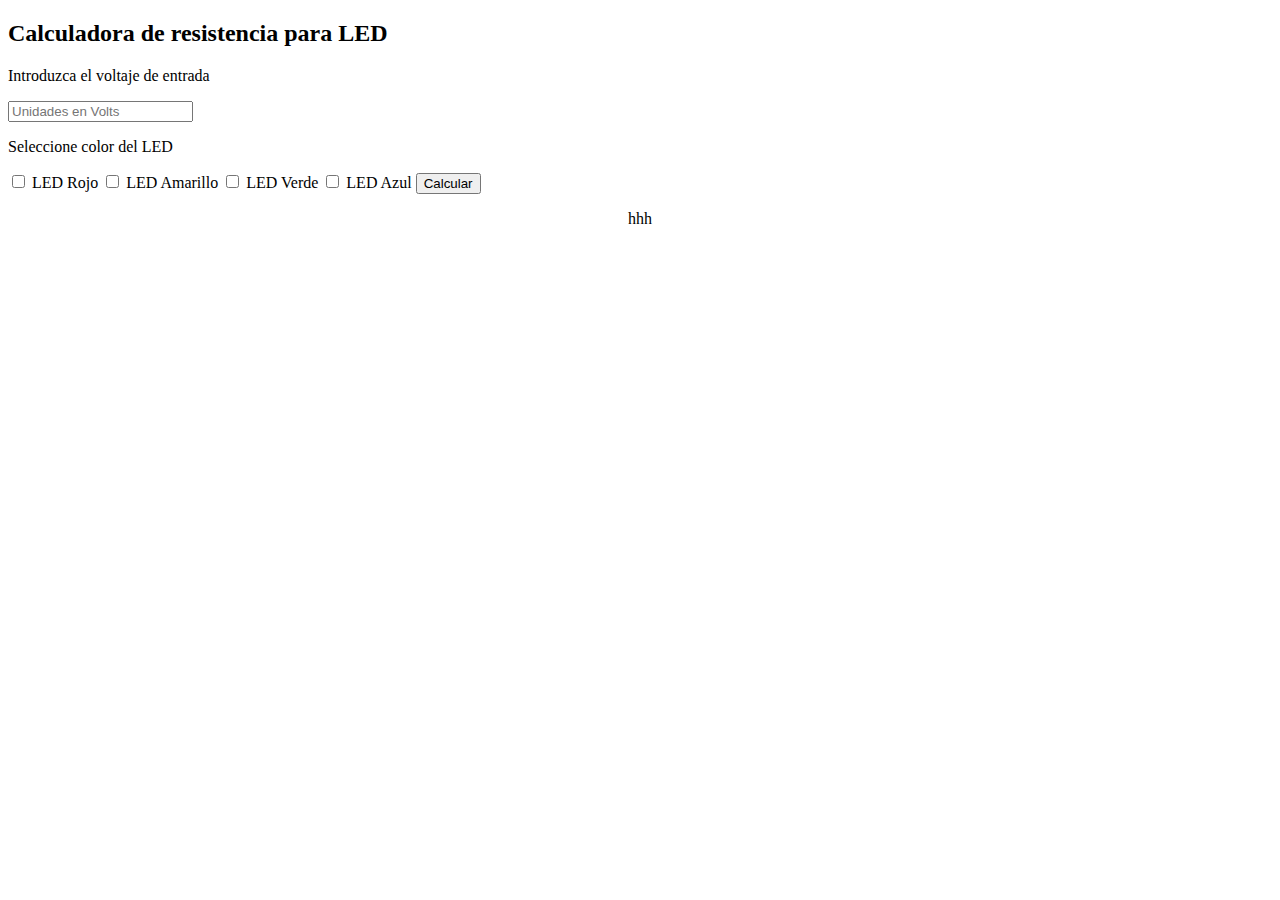
==== index.html @ 5b4f1072 "Initial setup for the project" ====
<!DOCTYPE html>
<html lang="es">
<head>
    <meta charset="UTF-8">
    <meta http-equiv="X-UA-Compatible" content="IE=edge">
    <meta name="viewport" content="width=device-width, initial-scale=1.0">
    <title>Tecnicos Toolbox</title>
    <link rel="stylesheet" href="styles.css">
</head>
<body>
    <main>
        <section>
            <h2>Calculadora de resistencia para LED</h2>
            <p>Introduzca el voltaje de entrada</p>
            <input type="number" name="" id="vIn" placeholder="Unidades en Volts">
            <p>Seleccione color del LED</p>
            <div>
                <input class="led" type="checkbox" name="Rojo" id="crojo">
                <label for="crojo">LED Rojo</label>
                <input class="led" type="checkbox" name="Amarillo" id="camarillo">
                <label for="camarillo">LED Amarillo</label>
                <input class="led" type="checkbox" name="Verde" id="cverde">
                <label for="cverde">LED Verde</label>
                <input class="led" type="checkbox" name="Azul" id="cazul">
                <label for="cazul">LED Azul</label>
                <input class="led" type="button" value="Calcular" id="btn_calc">
            </div>
            <p id="resistor">hhh</p>
        </section>
    </main>
    <script src="main.js"></script>
</body>
</html>
---- styles.css ----
#resistor {
    text-align: center;
}
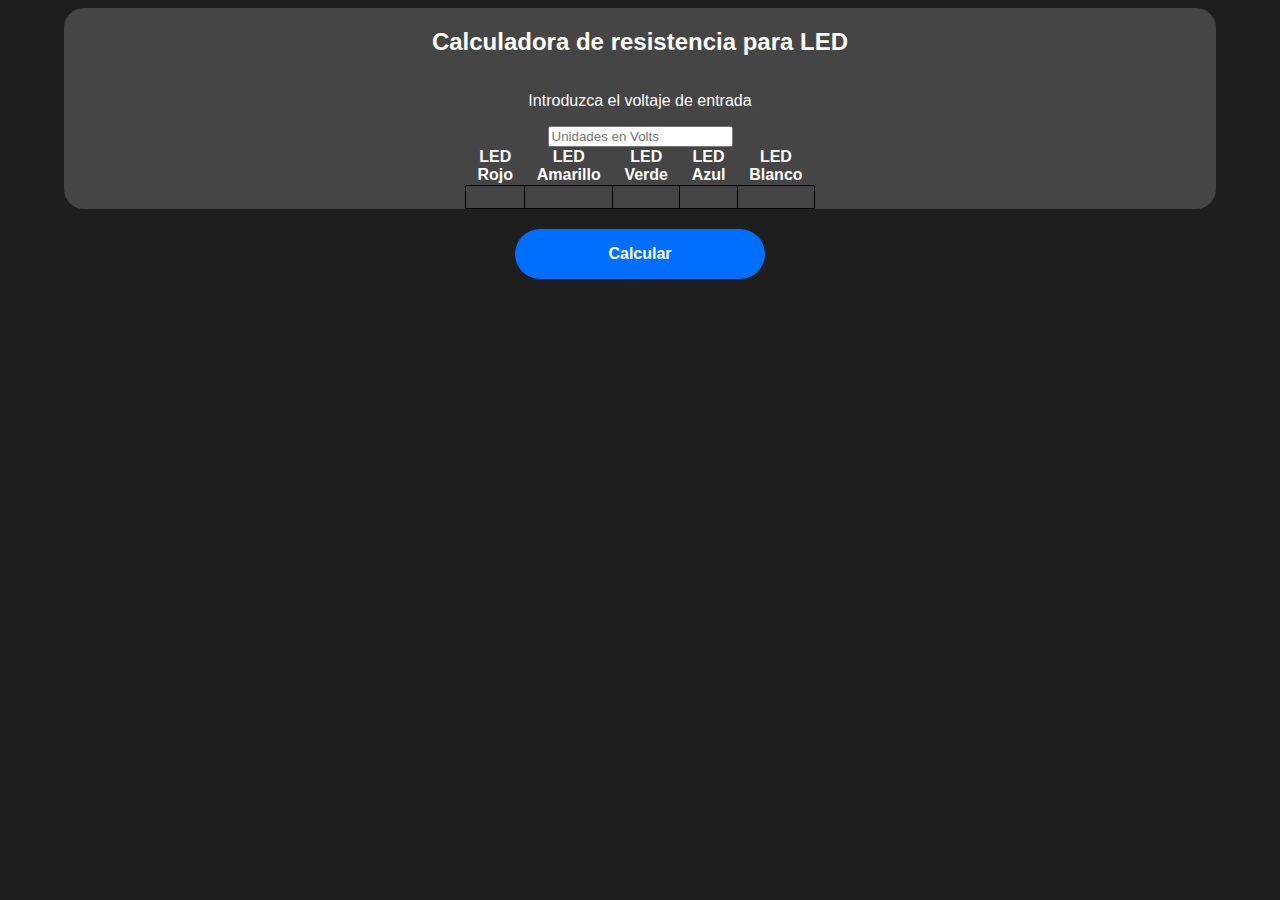
==== commit 4f7fd6a1: "Added Js logic & some structure" ====
--- a/index.html
+++ b/index.html
@@ -1,5 +1,6 @@
 <!DOCTYPE html>
 <html lang="es">
+
 <head>
     <meta charset="UTF-8">
     <meta http-equiv="X-UA-Compatible" content="IE=edge">
@@ -7,27 +8,40 @@
     <title>Tecnicos Toolbox</title>
     <link rel="stylesheet" href="styles.css">
 </head>
+
 <body>
     <main>
-        <section>
-            <h2>Calculadora de resistencia para LED</h2>
-            <p>Introduzca el voltaje de entrada</p>
-            <input type="number" name="" id="vIn" placeholder="Unidades en Volts">
-            <p>Seleccione color del LED</p>
-            <div>
-                <input class="led" type="checkbox" name="Rojo" id="crojo">
-                <label for="crojo">LED Rojo</label>
-                <input class="led" type="checkbox" name="Amarillo" id="camarillo">
-                <label for="camarillo">LED Amarillo</label>
-                <input class="led" type="checkbox" name="Verde" id="cverde">
-                <label for="cverde">LED Verde</label>
-                <input class="led" type="checkbox" name="Azul" id="cazul">
-                <label for="cazul">LED Azul</label>
-                <input class="led" type="button" value="Calcular" id="btn_calc">
+        <section class="led_resistor">
+            <div class="main_tool">
+                <h2>Calculadora de resistencia para LED</h2>
+                <p>Introduzca el voltaje de entrada</p>
+                <input type="number" name="" id="vIn" placeholder="Unidades en Volts">
+                <div class="table">
+                    <table>
+                        <tr>
+                            <th>LED Rojo</th>
+                            <th>LED Amarillo</th>
+                            <th>LED Verde</th>
+                            <th>LED Azul</th>
+                            <th>LED Blanco</th>
+                        </tr>
+                        <tr>
+                            <td></td>
+                            <td></td>
+                            <td></td>
+                            <td></td>
+                            <td></td>
+                        </tr>
+                    </table>
+                </div>
             </div>
-            <p id="resistor">hhh</p>
+            <input class="led" type="button" value="Calcular" id="btn_calc">
+        </section>
+        <section class="led_resistor__info">
+
         </section>
     </main>
     <script src="main.js"></script>
 </body>
+
 </html>--- a/styles.css
+++ b/styles.css
@@ -1,3 +1,69 @@
-#resistor {
+:root {
+    --primary-100:#0085ff;
+    --primary-200:#69b4ff;
+    --primary-300:#e0ffff;
+    --accent-100:#006fff;
+    --accent-200:#e1ffff;
+    --text-100:#FFFFFF;
+    --text-200:#9e9e9e;
+    --bg-100:#1E1E1E;
+    --bg-200:#2d2d2d;
+    --bg-300:#454545;
+}
+
+body {
+    background-color: var(--bg-100);
+    color: var(--text-100);
+    font-family: 'Segoe UI', Tahoma, Geneva, Verdana, sans-serif;
+}
+
+.led_resistor {
+    width: 90vw;
+    height: 45%;
+    margin: 0 auto;
     text-align: center;
+}
+
+.main_tool {
+    height: 100%;
+    display: flex;
+    flex-direction: column;
+    justify-content: space-evenly;
+    align-items: center;
+    background-color: var(--bg-300);
+    border-radius: 20px;
+    padding: 0 5px;
+}
+
+table {
+    width: 350px;
+    border-collapse: collapse;
+    text-align: center;
+    transition: all 0.5s ease;
+}
+
+td {
+    height: 20px;
+    border: 1px solid black;
+}
+
+#btn_calc {
+    width: 250px;
+    height: 50px;
+    border-radius: 25px;
+    margin-top: 20px;
+    border: none;
+    background-color: var(--accent-100);
+    color: var(--text-100);
+    font-size: 1rem;
+    font-weight: bold;
+}
+
+.led_resistor__info {
+    width: 90vw;
+    height: 45%;
+    margin: 0 auto;
+    text-align: center;
+    background-color: var(--bg-300);
+    border-radius: 20px;
 }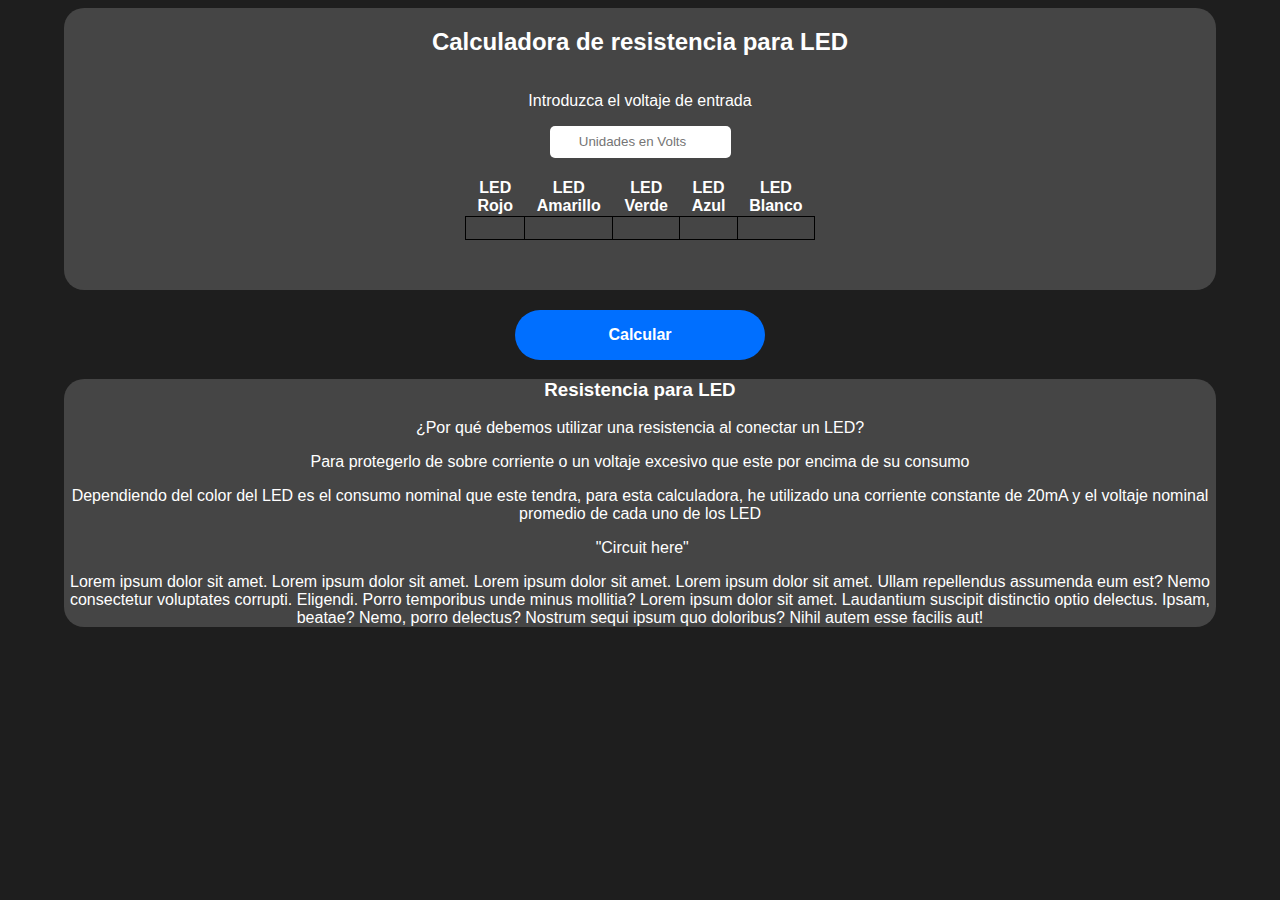
==== commit 5e0758a4: "Operating first tool" ====
--- a/index.html
+++ b/index.html
@@ -38,7 +38,34 @@
             <input class="led" type="button" value="Calcular" id="btn_calc">
         </section>
         <section class="led_resistor__info">
-
+            <div class="info_main_container">
+                <h3>Resistencia para LED</h3>
+                <p>¿Por qué debemos utilizar una resistencia al conectar un LED?</p>
+                <p>
+                    Para protegerlo de sobre corriente o un voltaje excesivo
+                    que este por encima de su consumo
+                </p>
+                <p>
+                    Dependiendo del color del LED es el consumo nominal que este tendra,
+                    para esta calculadora, he utilizado una corriente constante de 20mA
+                    y el voltaje nominal promedio de cada uno de los LED
+                </p>
+                <img src="#" alt=""> "Circuit here"
+                <p>
+                    Lorem ipsum dolor sit amet.
+                    Lorem ipsum dolor sit amet.
+                    Lorem ipsum dolor sit amet.
+                    Lorem ipsum dolor sit amet.
+                    Ullam repellendus assumenda eum est?
+                    Nemo consectetur voluptates corrupti. Eligendi.
+                    Porro temporibus unde minus mollitia?
+                    Lorem ipsum dolor sit amet.
+                    Laudantium suscipit distinctio optio delectus.
+                    Ipsam, beatae? Nemo, porro delectus?
+                    Nostrum sequi ipsum quo doloribus?
+                    Nihil autem esse facilis aut!
+                </p>
+            </div>
         </section>
     </main>
     <script src="main.js"></script>
--- a/styles.css
+++ b/styles.css
@@ -32,7 +32,16 @@
     align-items: center;
     background-color: var(--bg-300);
     border-radius: 20px;
-    padding: 0 5px;
+    padding: 0px 5px 50px 5px;
+}
+
+#vIn {
+    height: 30px;
+    border: none;
+    border-radius: 5px;
+    text-align: center;
+    margin-bottom: 20px;
+    background-color: var(--text-100);
 }
 
 table {
@@ -61,7 +70,7 @@
 
 .led_resistor__info {
     width: 90vw;
-    height: 45%;
+    height: auto;
     margin: 0 auto;
     text-align: center;
     background-color: var(--bg-300);
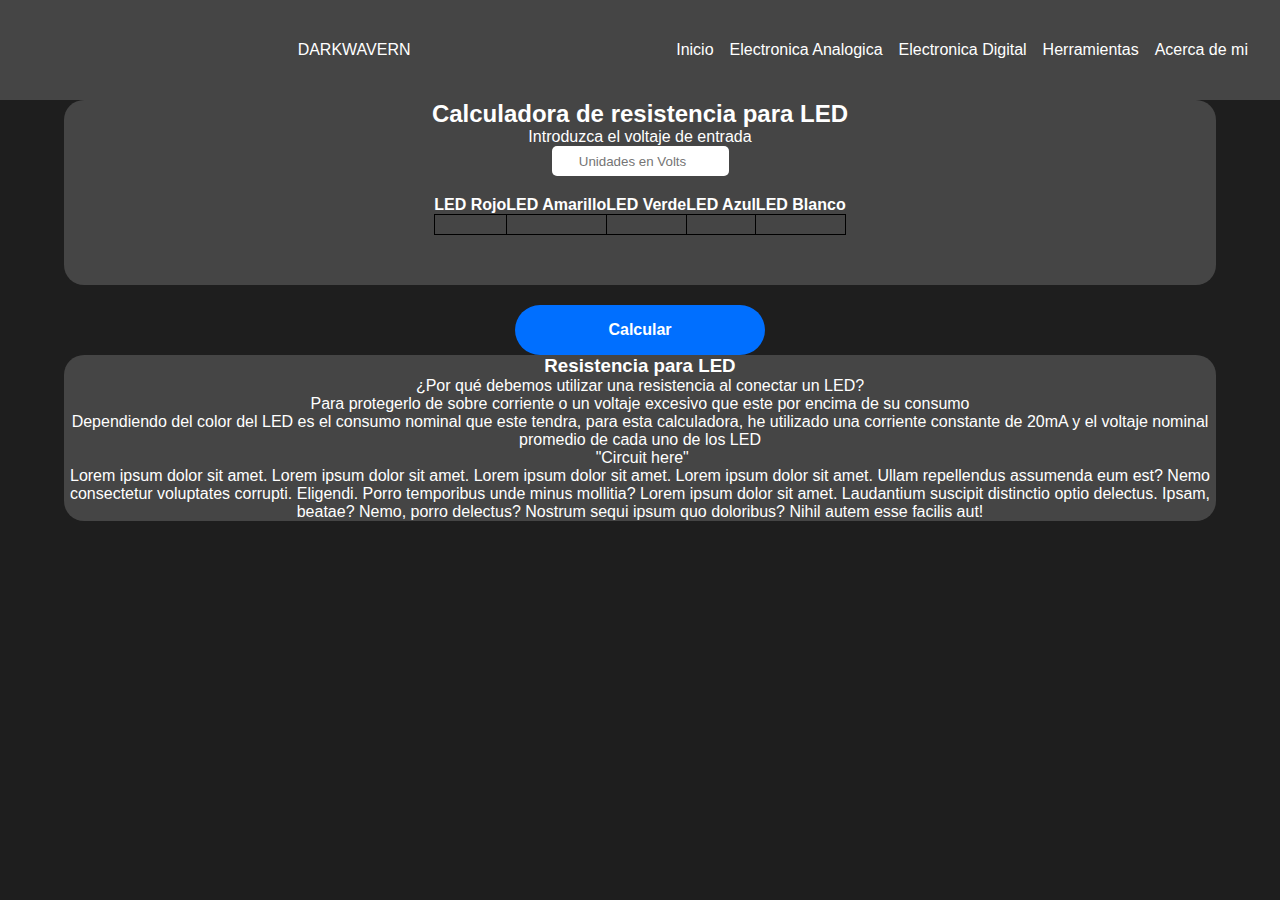
==== commit 90bf0293: "working on the header & nav menu" ====
--- a/index.html
+++ b/index.html
@@ -10,6 +10,28 @@
 </head>
 
 <body>
+    <header>
+        <img src="" alt="">DARKWAVERN
+        <button class="open_menu" id="open_nav">
+            <div></div>
+            <div></div>
+            <div></div>
+        </button>
+        <nav class="nav" id="nav">
+                <div></div>
+                <div></div>
+                <div></div>
+            </button>
+            <ul class="nav_list">
+                <li><a href="#">Inicio</a></li>
+                <li><a href="#">Electronica Analogica</a></li>
+                <li><a href="#">Electronica Digital</a></li>
+                <li><a href="#">Herramientas</a></li>
+                <li><a href="#">Acerca de mi</a></li>
+            </ul>
+        </nav>
+    </header>
+    
     <main>
         <section class="led_resistor">
             <div class="main_tool">
--- a/styles.css
+++ b/styles.css
@@ -11,10 +11,53 @@
     --bg-300:#454545;
 }
 
+* {
+    margin: 0;
+    padding: 0;
+    box-sizing: border-box;
+    font-family: sans-serif;
+}
+
 body {
     background-color: var(--bg-100);
     color: var(--text-100);
     font-family: 'Segoe UI', Tahoma, Geneva, Verdana, sans-serif;
+}
+
+header {
+    height: 100px;
+    display: flex;
+    align-items: center;
+    justify-content: space-between;
+    padding: 2rem;
+    background-color: var(--bg-300);
+}
+
+.nav_list {
+    list-style-type: none;
+    display: flex;
+    gap: 1rem;
+}
+
+.nav_list li a {
+    text-decoration: none;
+    color: var(--text-100);
+}
+
+.open_menu, .close_menu {
+    display: none;
+}
+
+.open_menu:hover div:first-child {
+    transform: rotate(45deg);
+}
+
+.open_menu:hover div:nth-child(2) {
+    opacity: 0;
+}
+
+.open_menu:hover div:nth-child(3) {
+    transform: rotate(-45deg);
 }
 
 .led_resistor {
@@ -45,7 +88,7 @@
 }
 
 table {
-    width: 350px;
+    width: auto;
     border-collapse: collapse;
     text-align: center;
     transition: all 0.5s ease;
@@ -75,4 +118,66 @@
     text-align: center;
     background-color: var(--bg-300);
     border-radius: 20px;
+}
+
+@media screen and (max-width: 800px) {
+    .open_menu, .close_menu {
+        display: block;
+    }
+
+    .open_menu, .close_menu {
+        display: flex;
+        flex-direction: column;
+        width: 3rem;
+        height: 3rem;
+        border: 0;
+        background: transparent;
+        gap: 0.65rem;
+    }
+    
+    .open_menu div {
+        background: var(--text-100);
+        height: 2px;
+        width: 100%;
+        border-radius: 5px;
+        transition: all 0.5s ;
+        transform-origin: left;
+    }
+
+    .close_menu div {
+        background: var(--text-100);
+        height: 2px;
+        width: 100%;
+        border-radius: 5px;
+        transition: all 0.5s ;
+        transform-origin: left;
+    }
+
+    nav {
+        transform: translateX(1000px);
+        /*visibility: hidden;*/
+        
+        display: flex;
+        flex-direction: column;
+        align-items: end;
+        gap: 1rem;
+        position: absolute;
+        top: 100px;
+        right: 0;
+        bottom: 0;
+        background-color: var(--bg-100);
+        padding: 2rem;
+
+        transition: all 0.5s ease-in-out;
+    }
+
+    .nav.visible {
+        transform: translateX(0);
+        /*visibility: visible;*/
+    }
+
+    .nav_list {
+        flex-direction: column;
+        align-items: end;
+    }
 }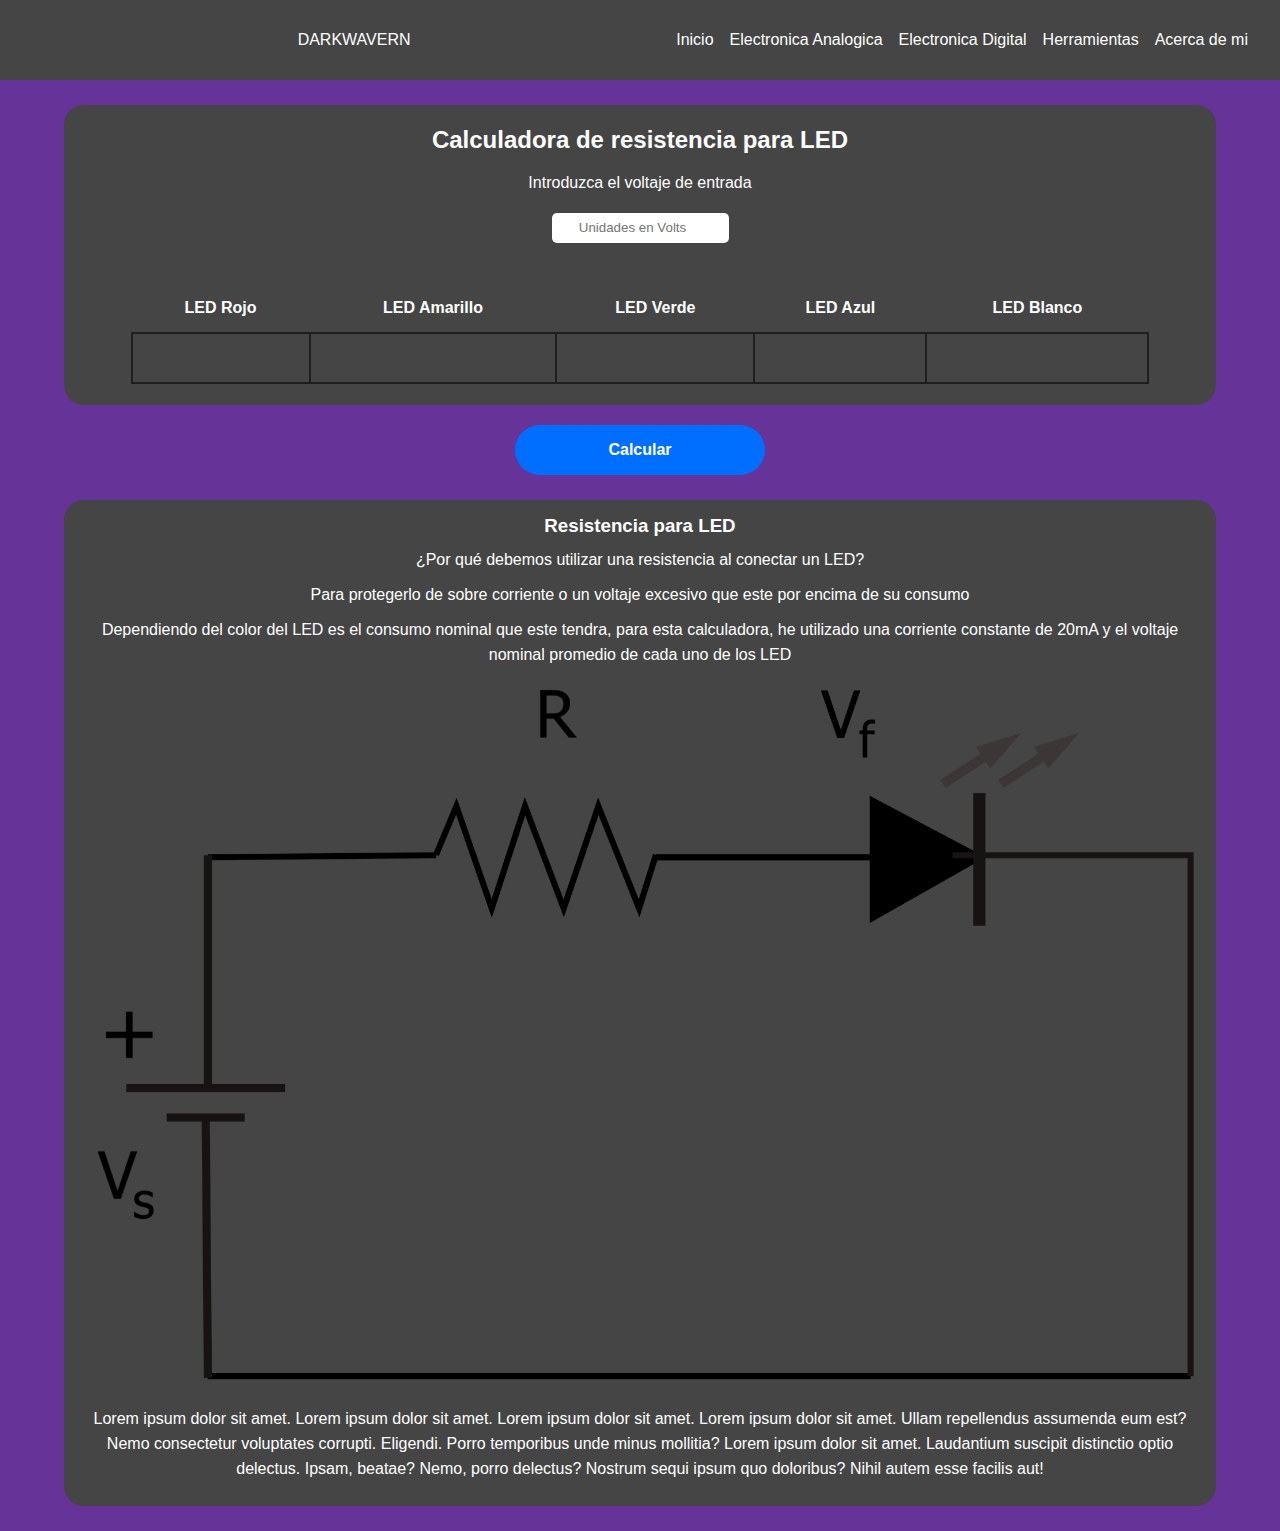
==== commit 97f445e5: "Working on desktop version & structure" ====
--- a/index.html
+++ b/index.html
@@ -72,7 +72,7 @@
                     para esta calculadora, he utilizado una corriente constante de 20mA
                     y el voltaje nominal promedio de cada uno de los LED
                 </p>
-                <img src="#" alt=""> "Circuit here"
+                <img src="assets/circuits/led-resistor.png" alt="">
                 <p>
                     Lorem ipsum dolor sit amet.
                     Lorem ipsum dolor sit amet.
--- a/styles.css
+++ b/styles.css
@@ -22,10 +22,11 @@
     background-color: var(--bg-100);
     color: var(--text-100);
     font-family: 'Segoe UI', Tahoma, Geneva, Verdana, sans-serif;
+    overflow-x: hidden;
 }
 
 header {
-    height: 100px;
+    height: 80px;
     display: flex;
     align-items: center;
     justify-content: space-between;
@@ -60,6 +61,16 @@
     transform: rotate(-45deg);
 }
 
+main {
+    display: flex;
+    flex-direction: column;
+    justify-content: space-evenly;
+    gap: 25px;
+    padding: 25px 0;
+    margin: 0 auto;
+    max-width: 1200px;
+}
+
 .led_resistor {
     width: 90vw;
     height: 45%;
@@ -68,14 +79,14 @@
 }
 
 .main_tool {
-    height: 100%;
+    height: 300px;
     display: flex;
     flex-direction: column;
     justify-content: space-evenly;
     align-items: center;
     background-color: var(--bg-300);
     border-radius: 20px;
-    padding: 0px 5px 50px 5px;
+    padding: 0 10px;
 }
 
 #vIn {
@@ -87,16 +98,24 @@
     background-color: var(--text-100);
 }
 
+.table {
+    width: 100%;
+}
+
 table {
-    width: auto;
+    width: 90%;
+    margin: 0 auto;
     border-collapse: collapse;
     text-align: center;
-    transition: all 0.5s ease;
+}
+
+tr {
+    height: 50px;
 }
 
 td {
-    height: 20px;
-    border: 1px solid black;
+    height: 30px;
+    border: 2px solid var(--bg-100);
 }
 
 #btn_calc {
@@ -118,6 +137,16 @@
     text-align: center;
     background-color: var(--bg-300);
     border-radius: 20px;
+    padding: 15px 10px;
+}
+
+.info_main_container p {
+    margin: 10px 0;
+    line-height: 25px;
+}
+
+.info_main_container img {
+    width: 100%;
 }
 
 @media screen and (max-width: 800px) {
@@ -154,8 +183,7 @@
     }
 
     nav {
-        transform: translateX(1000px);
-        /*visibility: hidden;*/
+        visibility: hidden;
         
         display: flex;
         flex-direction: column;
@@ -167,17 +195,32 @@
         bottom: 0;
         background-color: var(--bg-100);
         padding: 2rem;
-
-        transition: all 0.5s ease-in-out;
     }
 
     .nav.visible {
-        transform: translateX(0);
-        /*visibility: visible;*/
+        visibility: visible;
     }
 
     .nav_list {
         flex-direction: column;
         align-items: end;
     }
+}
+
+@media screen and (min-width: 1000px) {
+
+    .main_tool {
+        height: 300px;
+        display: flex;
+        flex-direction: column;
+        justify-content: space-evenly;
+        align-items: center;
+        background-color: var(--bg-300);
+        border-radius: 20px;
+        padding: 0 10px;
+    }
+
+    body {
+        background-color: rebeccapurple;
+    }
 }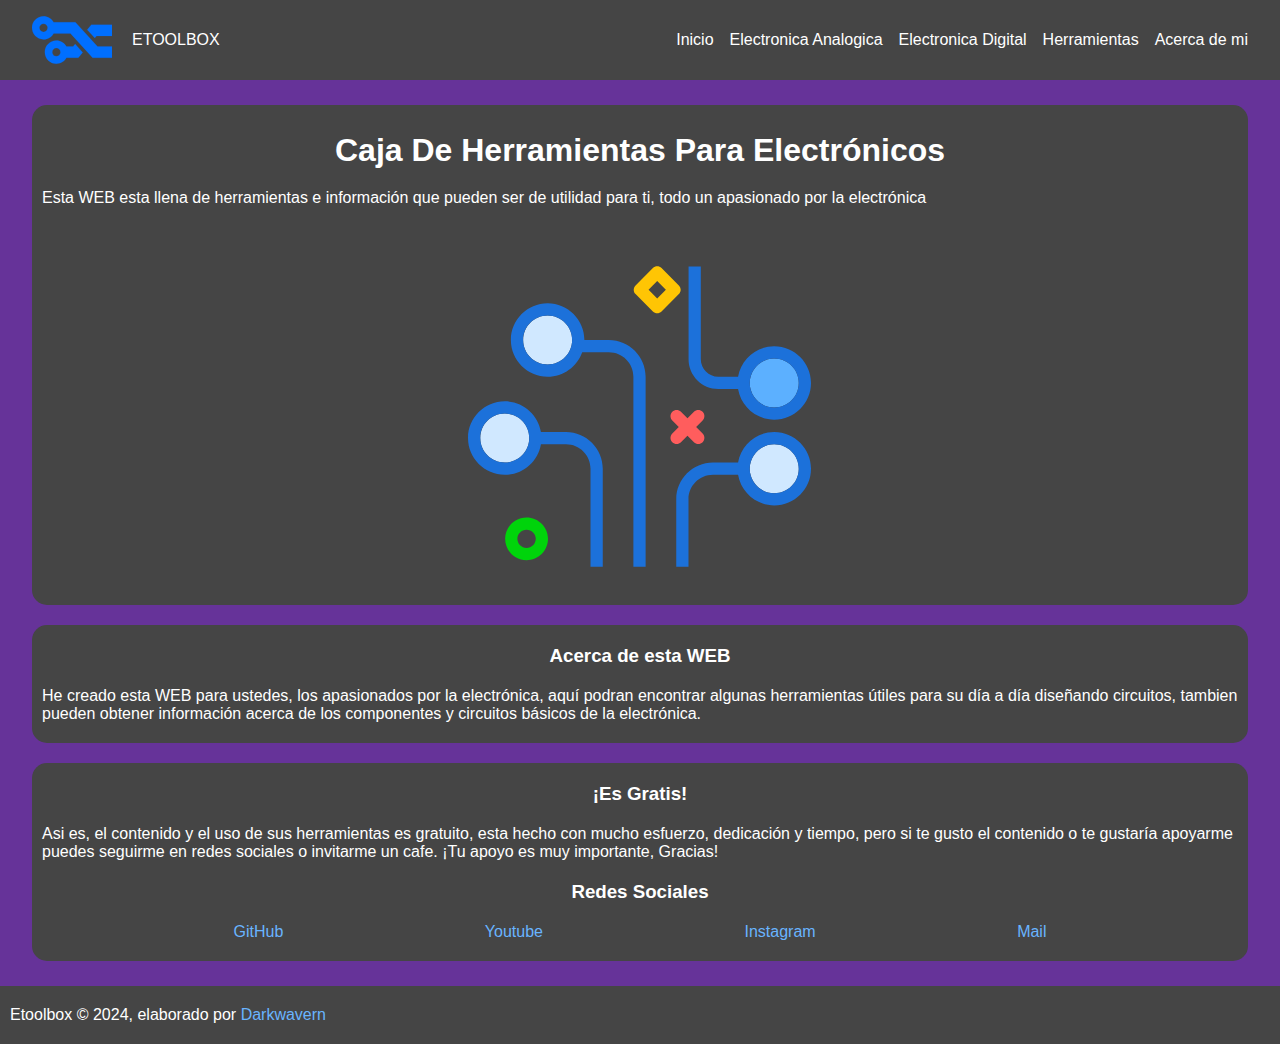
==== commit f5ce08b1: "Restructured & main page mobile done" ====
--- a/index.html
+++ b/index.html
@@ -1,17 +1,17 @@
 <!DOCTYPE html>
 <html lang="es">
-
 <head>
     <meta charset="UTF-8">
-    <meta http-equiv="X-UA-Compatible" content="IE=edge">
     <meta name="viewport" content="width=device-width, initial-scale=1.0">
-    <title>Tecnicos Toolbox</title>
-    <link rel="stylesheet" href="styles.css">
+    <title>Etoolbox</title>
+    <link rel="stylesheet" href="css/main.css">
 </head>
-
 <body>
     <header>
-        <img src="" alt="">DARKWAVERN
+        <div class="logo">
+            <img src="assets/logos/printed-circuit-connections-svgrepo-com-2.svg" alt="">
+            <p>ETOOLBOX</p>
+        </div>
         <button class="open_menu" id="open_nav">
             <div></div>
             <div></div>
@@ -23,74 +23,62 @@
                 <div></div>
             </button>
             <ul class="nav_list">
-                <li><a href="#">Inicio</a></li>
+                <li><a href="index.html">Inicio</a></li>
                 <li><a href="#">Electronica Analogica</a></li>
                 <li><a href="#">Electronica Digital</a></li>
-                <li><a href="#">Herramientas</a></li>
+                <li><a href="html/index.html">Herramientas</a></li>
                 <li><a href="#">Acerca de mi</a></li>
             </ul>
         </nav>
     </header>
+    <main>
+        <div class="main_wrapper">
+            <section class="hero_section">
+                <div class="hero_text">
+                    <h1>Caja De Herramientas Para Electrónicos</h1>
+                    <p>Esta WEB esta llena de herramientas e información que pueden ser de utilidad para ti, todo un apasionado por la electrónica</p>
+                </div>
+                <div class="hero_img">
+                    <img src="assets/logos/circuit-svgrepo-com.svg" alt="">
+                </div>
+            </section>
+            <section class="about_section">
+                <h3>
+                    Acerca de esta WEB
+                </h3>
+                <p>
+                    He creado esta WEB para ustedes, los apasionados por la electrónica,
+                    aquí podran encontrar algunas herramientas útiles para su día a día
+                    diseñando circuitos, tambien pueden obtener información acerca de los
+                    componentes y circuitos básicos de la electrónica.
+                </p>
+            </section>
+            <section class="support_section">
+                <h3>¡Es Gratis!</h3>
+                <p>
+                    Asi es, el contenido y el uso de sus herramientas es gratuito, esta hecho
+                    con mucho esfuerzo, dedicación y tiempo, pero si te gusto el contenido o
+                    te gustaría apoyarme puedes seguirme en redes sociales o invitarme un cafe.
+                    ¡Tu apoyo es muy importante, Gracias!
+                </p>
+                <div class="donation_container">
     
-    <main>
-        <section class="led_resistor">
-            <div class="main_tool">
-                <h2>Calculadora de resistencia para LED</h2>
-                <p>Introduzca el voltaje de entrada</p>
-                <input type="number" name="" id="vIn" placeholder="Unidades en Volts">
-                <div class="table">
-                    <table>
-                        <tr>
-                            <th>LED Rojo</th>
-                            <th>LED Amarillo</th>
-                            <th>LED Verde</th>
-                            <th>LED Azul</th>
-                            <th>LED Blanco</th>
-                        </tr>
-                        <tr>
-                            <td></td>
-                            <td></td>
-                            <td></td>
-                            <td></td>
-                            <td></td>
-                        </tr>
-                    </table>
                 </div>
-            </div>
-            <input class="led" type="button" value="Calcular" id="btn_calc">
-        </section>
-        <section class="led_resistor__info">
-            <div class="info_main_container">
-                <h3>Resistencia para LED</h3>
-                <p>¿Por qué debemos utilizar una resistencia al conectar un LED?</p>
-                <p>
-                    Para protegerlo de sobre corriente o un voltaje excesivo
-                    que este por encima de su consumo
-                </p>
-                <p>
-                    Dependiendo del color del LED es el consumo nominal que este tendra,
-                    para esta calculadora, he utilizado una corriente constante de 20mA
-                    y el voltaje nominal promedio de cada uno de los LED
-                </p>
-                <img src="assets/circuits/led-resistor.png" alt="">
-                <p>
-                    Lorem ipsum dolor sit amet.
-                    Lorem ipsum dolor sit amet.
-                    Lorem ipsum dolor sit amet.
-                    Lorem ipsum dolor sit amet.
-                    Ullam repellendus assumenda eum est?
-                    Nemo consectetur voluptates corrupti. Eligendi.
-                    Porro temporibus unde minus mollitia?
-                    Lorem ipsum dolor sit amet.
-                    Laudantium suscipit distinctio optio delectus.
-                    Ipsam, beatae? Nemo, porro delectus?
-                    Nostrum sequi ipsum quo doloribus?
-                    Nihil autem esse facilis aut!
-                </p>
-            </div>
-        </section>
+                <div class="social_container">
+                    <h3>Redes Sociales</h3>
+                    <div class="social_links">
+                        <a href="https://github.com/Darkwavern" target="_blank">GitHub</a>
+                        <a href="https://www.youtube.com/@darkwavern2097" target="_blank">Youtube</a>
+                        <a href="#" target="_blank">Instagram</a>
+                        <a href="#" target="_blank">Mail</a>
+                    </div>
+                </div>
+            </section>
+        </div>
     </main>
-    <script src="main.js"></script>
+    <footer>
+        <p>Etoolbox &copy; 2024, elaborado por <a href="https://github.com/Darkwavern" target="_blank">Darkwavern</a></p>
+    </footer>
+    <script src="js/main.js"></script>
 </body>
-
 </html>--- a/css/main.css
+++ b/css/main.css
@@ -0,0 +1,238 @@
+:root {
+    --primary-100:#0085ff;
+    --primary-200:#69b4ff;
+    --primary-300:#e0ffff;
+    --accent-100:#006fff;
+    --accent-200:#e1ffff;
+    --text-100:#FFFFFF;
+    --text-200:#9e9e9e;
+    --bg-100:#1E1E1E;
+    --bg-200:#2d2d2d;
+    --bg-300:#454545;
+}
+
+* {
+    margin: 0;
+    padding: 0;
+    box-sizing: border-box;
+    font-family: sans-serif;
+}
+
+body {
+    background-color: var(--bg-100);
+    color: var(--text-100);
+    font-family: 'Segoe UI', Tahoma, Geneva, Verdana, sans-serif;
+    overflow-x: hidden;
+}
+
+p {
+    padding: 20px 10px;
+    text-align: left;
+}
+
+a {
+    text-decoration: none;
+    color: var(--primary-200);
+}
+
+header {
+    height: 80px;
+    display: flex;
+    align-items: center;
+    justify-content: space-between;
+    padding: 2rem;
+    background-color: var(--bg-300);
+}
+
+header img {
+    height: 80px;
+}
+
+.logo {
+    display: flex;
+    align-items: center;
+    gap: 10px;
+}
+
+.nav_list {
+    list-style-type: none;
+    display: flex;
+    gap: 1rem;
+}
+
+.nav_list li a {
+    text-decoration: none;
+    color: var(--text-100);
+}
+
+.open_menu, .close_menu {
+    display: none;
+}
+
+.open_menu:hover div:first-child {
+    transform: rotate(45deg);
+}
+
+.open_menu:hover div:nth-child(2) {
+    opacity: 0;
+}
+
+.open_menu:hover div:nth-child(3) {
+    transform: rotate(-45deg);
+}
+
+.main_wrapper {
+    width: 95%;
+    margin: 25px auto;
+    display: flex;
+    flex-direction: column;
+    justify-content: space-evenly;
+    border-radius: 15px;
+    gap: 20px;
+    text-align: center;
+}
+
+.hero_section {
+    width: 100%;
+    height: 500px;
+    display: flex;
+    flex-direction: column;
+    justify-content: space-evenly;
+    background-color: var(--bg-300);
+    border-radius: 15px;
+    padding-top: 10px;
+}
+
+.hero_img {
+    width: 90%;
+    height: 70%;
+    margin: 0 auto;
+}
+
+.hero_section img {
+    width: 100%;
+    height: 100%;
+    object-fit: contain;
+}
+
+.about_section {
+    width: 100%;
+    height: auto;
+    background-color: var(--bg-300);
+    border-radius: 15px;
+}
+
+.about_section h3 {
+    margin-top: 20px;
+}
+
+.support_section {
+    width: 100%;
+    height: auto;
+    background-color: var(--bg-300);
+    border-radius: 15px;
+}
+
+.support_section h3 {
+    margin-top: 20px;
+}
+
+.social_container {
+    margin-bottom: 20px;
+}
+
+.social_container h3 {
+    margin: 0 0 20px 0;
+}
+
+.social_links {
+    width: 100%;
+    display: flex;
+    justify-content: space-evenly;
+}
+
+footer {
+    width: 100%;
+    background-color: var(--bg-300);
+    text-align: center;
+}
+
+footer p {
+    color: var(--text-100);
+}
+
+@media screen and (max-width: 800px) {
+    .open_menu, .close_menu {
+        display: block;
+    }
+
+    .open_menu, .close_menu {
+        display: flex;
+        flex-direction: column;
+        width: 3rem;
+        height: 3rem;
+        border: 0;
+        background: transparent;
+        gap: 0.65rem;
+    }
+    
+    .open_menu div {
+        background: var(--text-100);
+        height: 2px;
+        width: 100%;
+        border-radius: 5px;
+        transition: all 0.5s ;
+        transform-origin: left;
+    }
+
+    .close_menu div {
+        background: var(--text-100);
+        height: 2px;
+        width: 100%;
+        border-radius: 5px;
+        transition: all 0.5s ;
+        transform-origin: left;
+    }
+
+    nav {
+        visibility: hidden;
+        
+        display: flex;
+        flex-direction: column;
+        align-items: end;
+        gap: 1rem;
+        position: absolute;
+        top: 100px;
+        right: 0;
+        bottom: 0;
+        background-color: var(--bg-100);
+        padding: 2rem;
+    }
+
+    .nav.visible {
+        visibility: visible;
+    }
+
+    .nav_list {
+        flex-direction: column;
+        align-items: end;
+    }
+}
+
+@media screen and (min-width: 1000px) {
+
+    .main_tool {
+        height: 300px;
+        display: flex;
+        flex-direction: column;
+        justify-content: space-evenly;
+        align-items: center;
+        background-color: var(--bg-300);
+        border-radius: 20px;
+        padding: 0 10px;
+    }
+
+    body {
+        background-color: rebeccapurple;
+    }
+}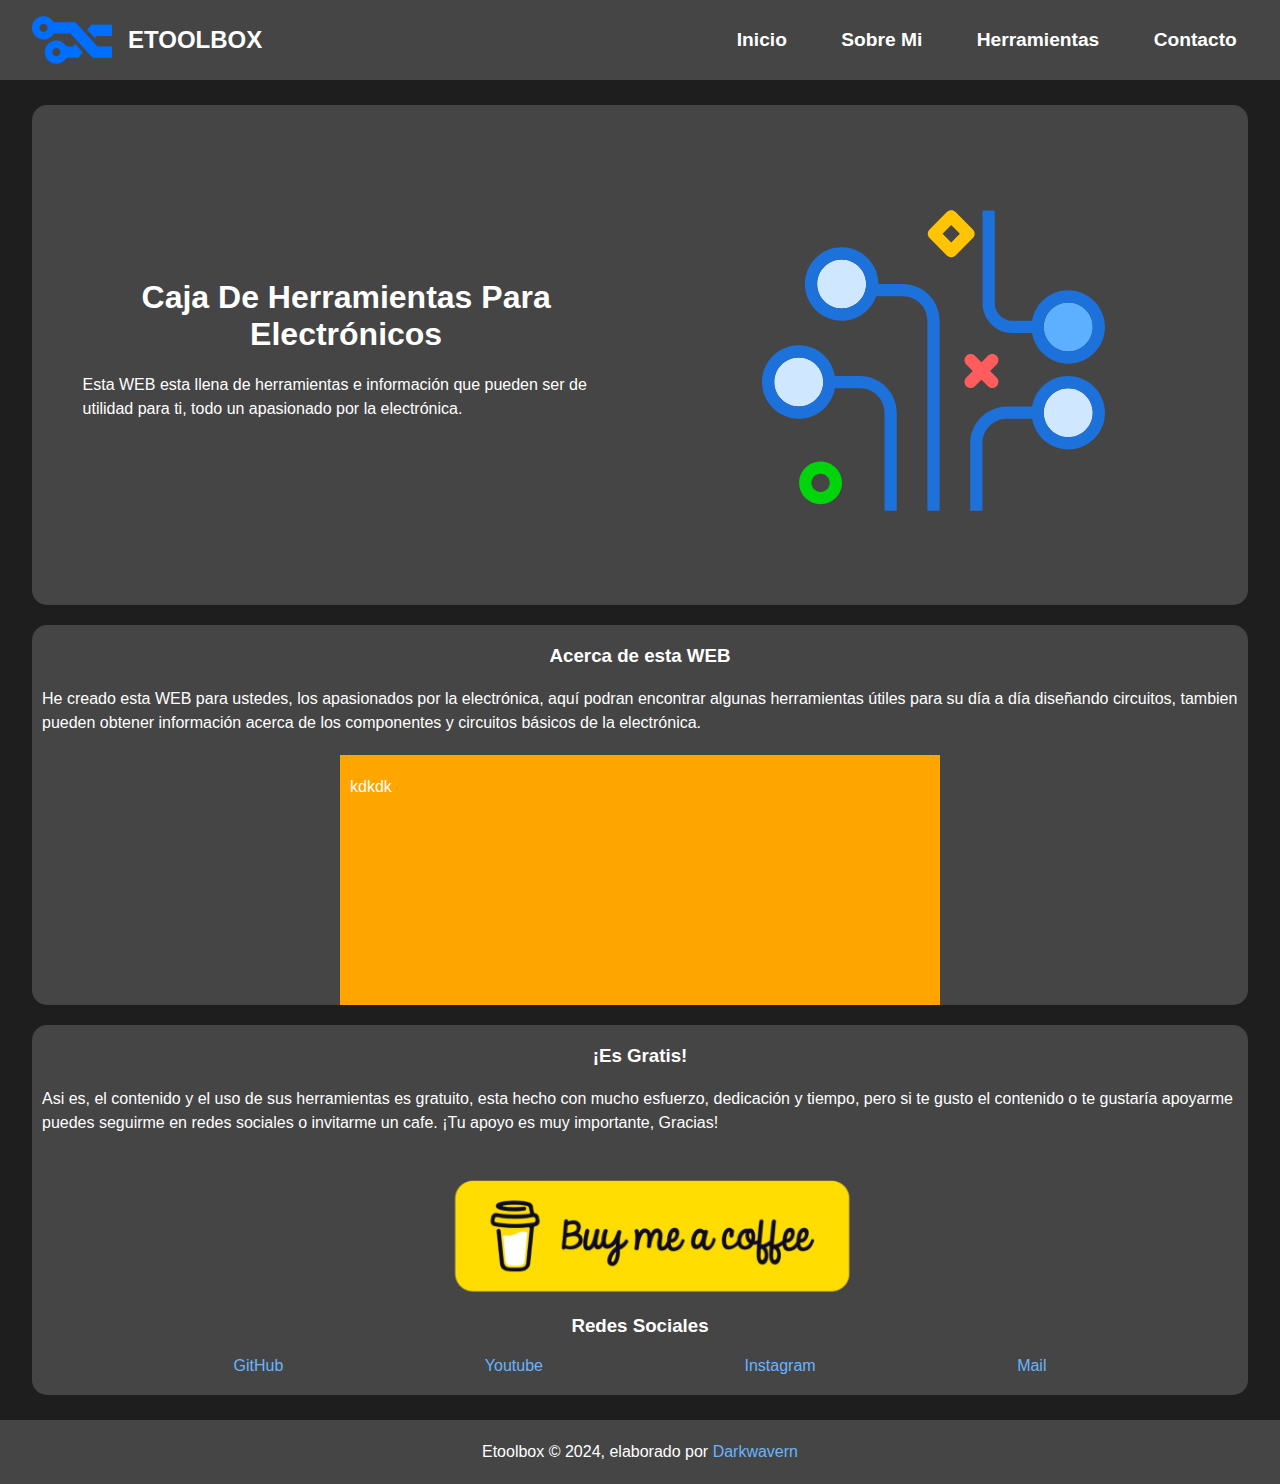
==== commit 4093ea23: "Renewed navbar, navigation responsive" ====
--- a/index.html
+++ b/index.html
@@ -8,26 +8,31 @@
 </head>
 <body>
     <header>
-        <div class="logo">
-            <img src="assets/logos/printed-circuit-connections-svgrepo-com-2.svg" alt="">
-            <p>ETOOLBOX</p>
-        </div>
-        <button class="open_menu" id="open_nav">
-            <div></div>
-            <div></div>
-            <div></div>
-        </button>
-        <nav class="nav" id="nav">
-                <div></div>
-                <div></div>
-                <div></div>
-            </button>
-            <ul class="nav_list">
-                <li><a href="index.html">Inicio</a></li>
-                <li><a href="#">Electronica Analogica</a></li>
-                <li><a href="#">Electronica Digital</a></li>
-                <li><a href="html/index.html">Herramientas</a></li>
-                <li><a href="#">Acerca de mi</a></li>
+        <nav>
+            <div class="logo">
+                <img src="assets/logos/printed-circuit-connections-svgrepo-com-2.svg" alt="">
+                <h2>ETOOLBOX</h2>
+            </div>
+
+            <label class="label_burger" for="burger_menu">
+                <svg xmlns="http://www.w3.org/2000/svg" width="35" height="35" fill="currentColor" class="list_icon" viewBox="0 0 16 16">
+                    <path fill-rule="evenodd" d="M2.5 12a.5.5 0 0 1 .5-.5h10a.5.5 0 0 1 0 1H3a.5.5 0 0 1-.5-.5m0-4a.5.5 0 0 1 .5-.5h10a.5.5 0 0 1 0 1H3a.5.5 0 0 1-.5-.5m0-4a.5.5 0 0 1 .5-.5h10a.5.5 0 0 1 0 1H3a.5.5 0 0 1-.5-.5"/>
+                </svg>
+            </label>
+            <input class="burger_menu" type="checkbox" id="burger_menu">
+            <ul class="ul_links">
+                <li class="li_links">
+                    <a class="link" href="index.html">Inicio</a>
+                </li>
+                <li class="li_links">
+                    <a class="link" href="#">Sobre Mi</a>
+                </li>
+                <li class="li_links">
+                    <a class="link" href="html/resistencia_led.html">Herramientas</a>
+                </li>
+                <li class="li_links">
+                    <a class="link" href="#">Contacto</a>
+                </li>
             </ul>
         </nav>
     </header>
@@ -36,7 +41,7 @@
             <section class="hero_section">
                 <div class="hero_text">
                     <h1>Caja De Herramientas Para Electrónicos</h1>
-                    <p>Esta WEB esta llena de herramientas e información que pueden ser de utilidad para ti, todo un apasionado por la electrónica</p>
+                    <p>Esta WEB esta llena de herramientas e información que pueden ser de utilidad para ti, todo un apasionado por la electrónica.</p>
                 </div>
                 <div class="hero_img">
                     <img src="assets/logos/circuit-svgrepo-com.svg" alt="">
@@ -52,6 +57,26 @@
                     diseñando circuitos, tambien pueden obtener información acerca de los
                     componentes y circuitos básicos de la electrónica.
                 </p>
+                <div class="slider">
+                    <div class="toole">
+                        <p>kdkdk</p>
+                    </div>
+                    <div class="toole">
+                        <p>aaaaa</p>
+                    </div>
+                    <div class="toole">
+                        <p>aaaaa</p>
+                    </div>
+                    <div class="toole">
+                        <p>aaaaa</p>
+                    </div>
+                    <div class="toole">
+                        <p>aaaaa</p>
+                    </div>
+                    <div class="toole">
+                        <p>aaaaa</p>
+                    </div>
+                </div>
             </section>
             <section class="support_section">
                 <h3>¡Es Gratis!</h3>
@@ -62,7 +87,7 @@
                     ¡Tu apoyo es muy importante, Gracias!
                 </p>
                 <div class="donation_container">
-    
+                    <img src="assets/general/buymeacoffe.png" alt="">
                 </div>
                 <div class="social_container">
                     <h3>Redes Sociales</h3>
--- a/css/main.css
+++ b/css/main.css
@@ -21,13 +21,14 @@
 body {
     background-color: var(--bg-100);
     color: var(--text-100);
-    font-family: 'Segoe UI', Tahoma, Geneva, Verdana, sans-serif;
     overflow-x: hidden;
+    font-family: system-ui, -apple-system, BlinkMacSystemFont, 'Segoe UI', Roboto, Oxygen, Ubuntu, Cantarell, 'Open Sans', 'Helvetica Neue', sans-serif;
 }
 
 p {
     padding: 20px 10px;
     text-align: left;
+    line-height: 1.5rem;
 }
 
 a {
@@ -35,50 +36,70 @@
     color: var(--primary-200);
 }
 
+ol, ul {
+    list-style: none;
+}
+
 header {
     height: 80px;
-    display: flex;
+    background-color: var(--bg-300);
+}
+
+nav {
+    height: 100%;
+    display: flex;
+    justify-content: space-between;
     align-items: center;
-    justify-content: space-between;
-    padding: 2rem;
-    background-color: var(--bg-300);
-}
-
-header img {
+    flex-wrap: wrap;
+    position: relative;
+    padding: 0 2rem;
+}
+
+.logo {
+    width: auto;
+    height: 100%;
+    display: flex;
+    align-items: center;
+    gap: 1rem;
+}
+
+.logo img {
+    width: 80px;
     height: 80px;
 }
 
-.logo {
-    display: flex;
+.list_icon {
+    cursor: pointer;
+}
+
+.burger_menu {
+    display: none;
+}
+
+.burger_menu:checked + .ul_links {
+    height: calc(100vh - 80px);
+}
+
+.ul_links {
+    width: 100%;
+    background-color: var(--bg-200);
+    position: absolute;
+    top: 80px;
+    left: 0;
+    height: 0;
+    overflow: hidden;
+    display: flex;
+    flex-direction: column;
+    justify-content: center;
     align-items: center;
-    gap: 10px;
-}
-
-.nav_list {
-    list-style-type: none;
-    display: flex;
-    gap: 1rem;
-}
-
-.nav_list li a {
-    text-decoration: none;
+    gap: 3rem;
+    transition: all 0.3s;
+}
+
+.link {
+    font-size: 3rem;
     color: var(--text-100);
-}
-
-.open_menu, .close_menu {
-    display: none;
-}
-
-.open_menu:hover div:first-child {
-    transform: rotate(45deg);
-}
-
-.open_menu:hover div:nth-child(2) {
-    opacity: 0;
-}
-
-.open_menu:hover div:nth-child(3) {
-    transform: rotate(-45deg);
+    font-weight: bold;
 }
 
 .main_wrapper {
@@ -126,6 +147,25 @@
     margin-top: 20px;
 }
 
+.slider {
+    height: 250px;
+    width: min(90%, 600px);
+    margin: 0 auto;
+    display: flex;
+    overflow: scroll;
+    aspect-ratio: 16/9;
+    scroll-snap-type: x mandatory;
+    position: relative;
+}
+
+.toole {
+    min-width: 100%;
+    scroll-snap-align: center;
+    position: sticky;
+    left: 0;
+    background-color: orange;
+}
+
 .support_section {
     width: 100%;
     height: auto;
@@ -137,6 +177,18 @@
     margin-top: 20px;
 }
 
+.donation_container {
+    height: 150px;
+    width: 95%;
+    margin: 0 auto 10px auto;
+}
+
+.donation_container img {
+    height: 100%;
+    width: 100%;
+    object-fit: contain;
+}
+
 .social_container {
     margin-bottom: 20px;
 }
@@ -154,85 +206,49 @@
 footer {
     width: 100%;
     background-color: var(--bg-300);
-    text-align: center;
 }
 
 footer p {
     color: var(--text-100);
-}
-
-@media screen and (max-width: 800px) {
-    .open_menu, .close_menu {
-        display: block;
-    }
-
-    .open_menu, .close_menu {
-        display: flex;
-        flex-direction: column;
-        width: 3rem;
-        height: 3rem;
-        border: 0;
-        background: transparent;
-        gap: 0.65rem;
-    }
-    
-    .open_menu div {
-        background: var(--text-100);
-        height: 2px;
-        width: 100%;
-        border-radius: 5px;
-        transition: all 0.5s ;
-        transform-origin: left;
-    }
-
-    .close_menu div {
-        background: var(--text-100);
-        height: 2px;
-        width: 100%;
-        border-radius: 5px;
-        transition: all 0.5s ;
-        transform-origin: left;
-    }
-
-    nav {
-        visibility: hidden;
-        
-        display: flex;
-        flex-direction: column;
-        align-items: end;
-        gap: 1rem;
-        position: absolute;
-        top: 100px;
-        right: 0;
-        bottom: 0;
-        background-color: var(--bg-100);
-        padding: 2rem;
-    }
-
-    .nav.visible {
-        visibility: visible;
-    }
-
-    .nav_list {
-        flex-direction: column;
-        align-items: end;
-    }
+    text-align: center;
 }
 
 @media screen and (min-width: 1000px) {
 
-    .main_tool {
-        height: 300px;
-        display: flex;
-        flex-direction: column;
-        justify-content: space-evenly;
+    .label_burger {
+        display: none;
+    }
+
+    .ul_links {
+        position: static;
+        width: auto;
+        height: auto;
+        flex-direction: row;
+        gap: 2rem;
+        background-color: var(--bg-300);
+    }
+
+    .link {
+        font-size: 1.2rem;
+        transition: all 0.3s;
+        padding: 0.2rem 0.7rem;
+    }
+
+    .link:hover {
+        color: var(--primary-200);
+    }
+
+    .hero_section {
+        flex-direction: row;
         align-items: center;
-        background-color: var(--bg-300);
-        border-radius: 20px;
-        padding: 0 10px;
-    }
-
-    body {
-        background-color: rebeccapurple;
+    }
+
+    .hero_text {
+        width: 45%;
+    }
+
+    .hero_img {
+        width: 45%;
+        margin: 0;
     }
 }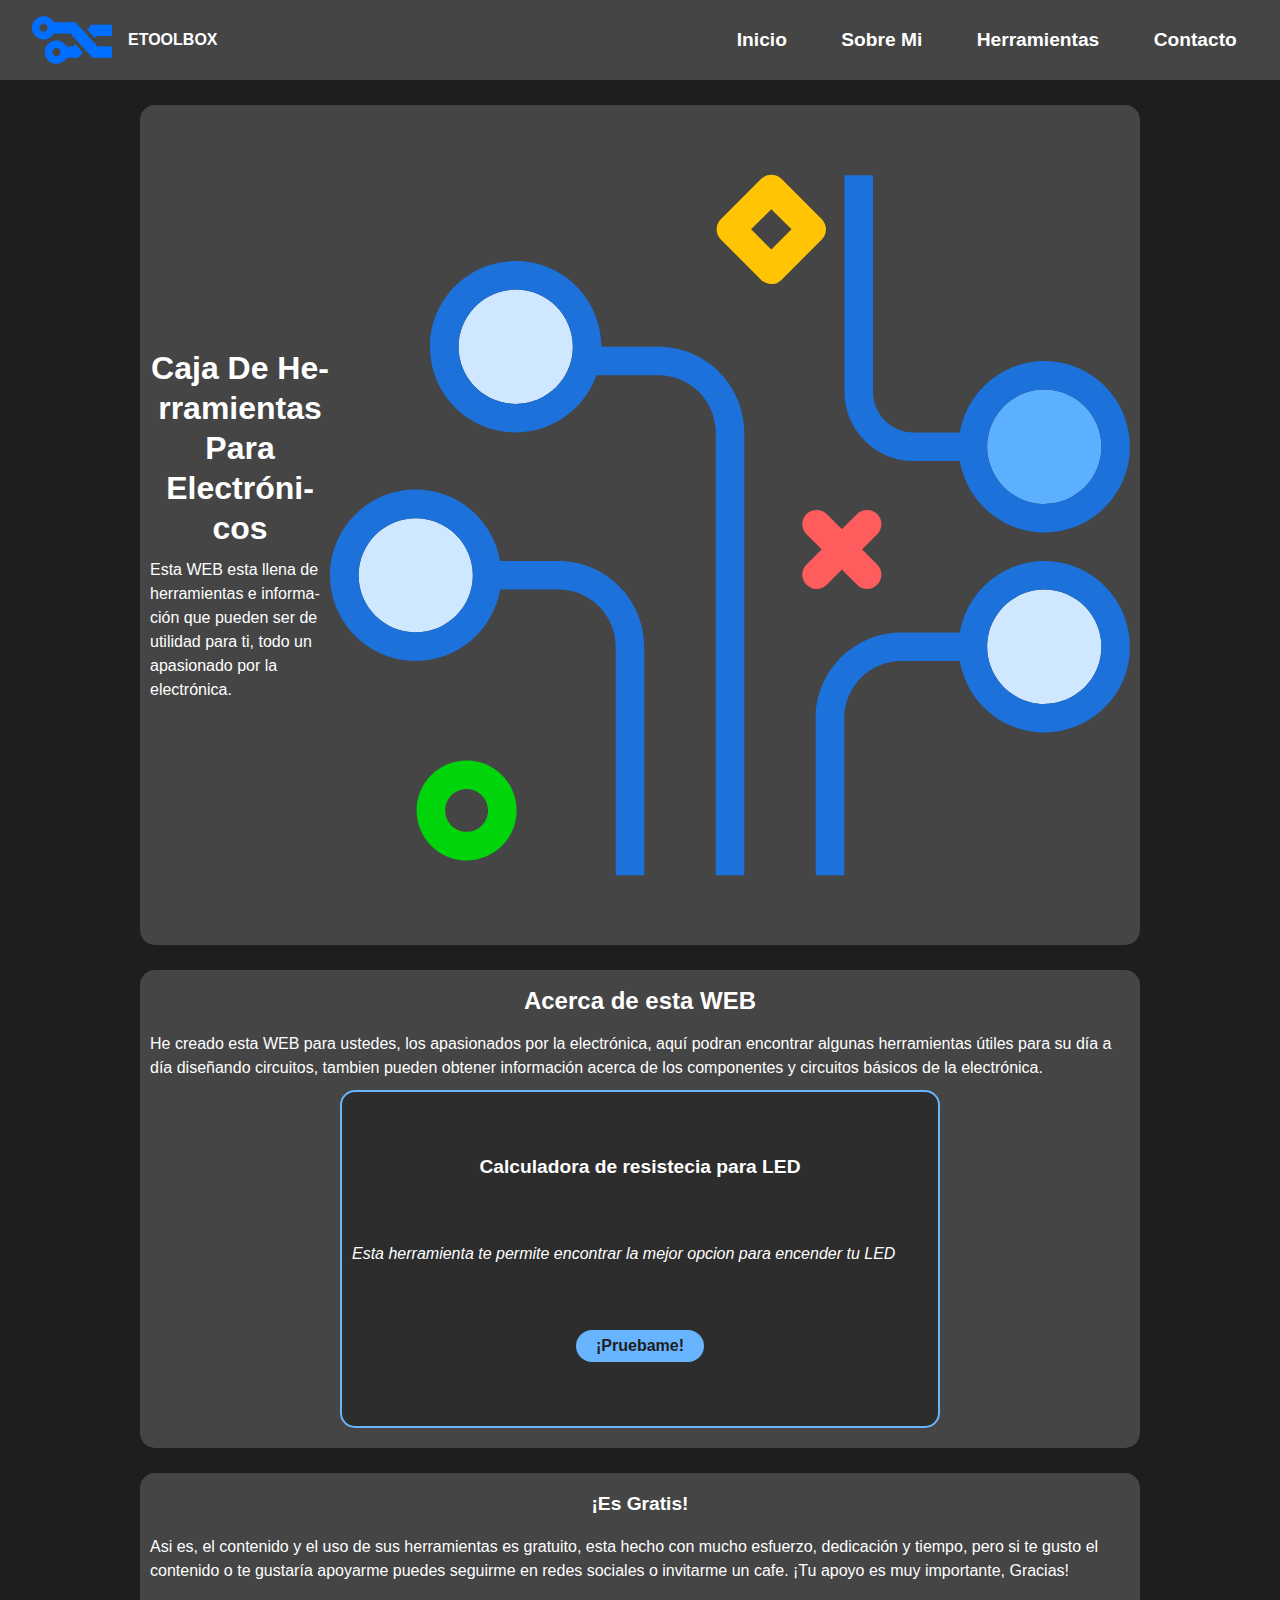
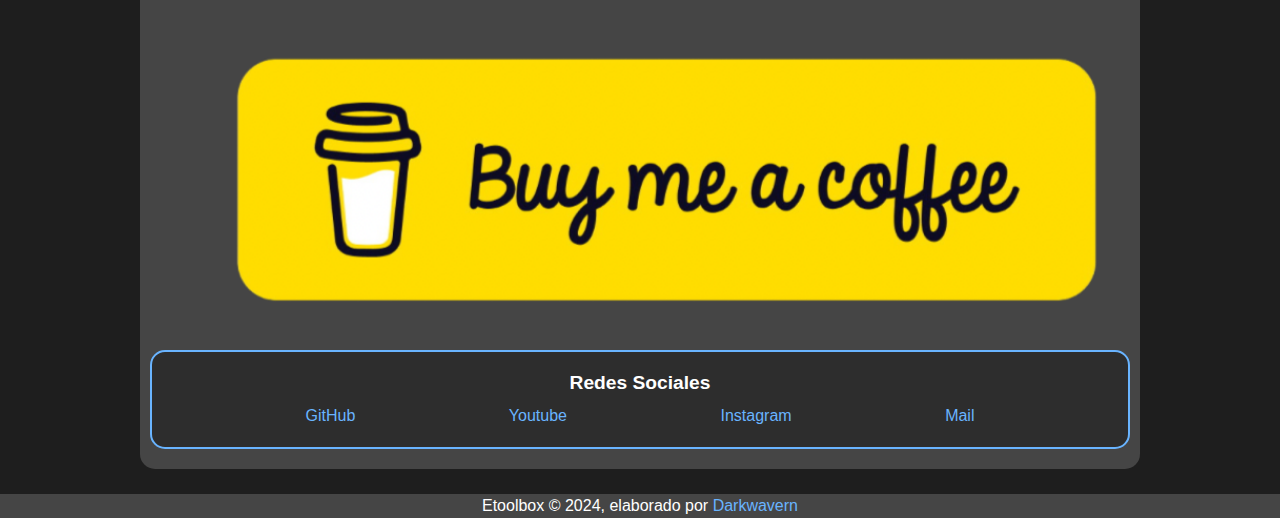
==== commit 6561df4d: "Added BEM classes & Some OOCSS" ====
--- a/index.html
+++ b/index.html
@@ -1,11 +1,13 @@
 <!DOCTYPE html>
 <html lang="es">
+
 <head>
     <meta charset="UTF-8">
     <meta name="viewport" content="width=device-width, initial-scale=1.0">
     <title>Etoolbox</title>
     <link rel="stylesheet" href="css/main.css">
 </head>
+
 <body>
     <header>
         <nav>
@@ -15,8 +17,10 @@
             </div>
 
             <label class="label_burger" for="burger_menu">
-                <svg xmlns="http://www.w3.org/2000/svg" width="35" height="35" fill="currentColor" class="list_icon" viewBox="0 0 16 16">
-                    <path fill-rule="evenodd" d="M2.5 12a.5.5 0 0 1 .5-.5h10a.5.5 0 0 1 0 1H3a.5.5 0 0 1-.5-.5m0-4a.5.5 0 0 1 .5-.5h10a.5.5 0 0 1 0 1H3a.5.5 0 0 1-.5-.5m0-4a.5.5 0 0 1 .5-.5h10a.5.5 0 0 1 0 1H3a.5.5 0 0 1-.5-.5"/>
+                <svg xmlns="http://www.w3.org/2000/svg" width="35" height="35" fill="currentColor" class="list_icon"
+                    viewBox="0 0 16 16">
+                    <path fill-rule="evenodd"
+                        d="M2.5 12a.5.5 0 0 1 .5-.5h10a.5.5 0 0 1 0 1H3a.5.5 0 0 1-.5-.5m0-4a.5.5 0 0 1 .5-.5h10a.5.5 0 0 1 0 1H3a.5.5 0 0 1-.5-.5m0-4a.5.5 0 0 1 .5-.5h10a.5.5 0 0 1 0 1H3a.5.5 0 0 1-.5-.5" />
                 </svg>
             </label>
             <input class="burger_menu" type="checkbox" id="burger_menu">
@@ -36,74 +40,77 @@
             </ul>
         </nav>
     </header>
-    <main>
-        <div class="main_wrapper">
-            <section class="hero_section">
-                <div class="hero_text">
-                    <h1>Caja De Herramientas Para Electrónicos</h1>
-                    <p>Esta WEB esta llena de herramientas e información que pueden ser de utilidad para ti, todo un apasionado por la electrónica.</p>
+
+    <main class="main">
+        <section class="hero_section --section_format">
+            <div class="hero_section__info info">
+                <h1 class="info__title">Caja De Herramientas Para Electrónicos</h1>
+                <p class="info__text">
+                    Esta WEB esta llena de herramientas e información que pueden ser de utilidad para ti, todo un
+                    apasionado por la electrónica.
+                </p>
+            </div>
+            <img class="hero_section__img" src="assets/logos/circuit-svgrepo-com.svg" alt="">
+        </section>
+
+        <section class="about_section --section_format">
+            <h3 class="about_section__title">
+                Acerca de esta WEB
+            </h3>
+            <p class="about_section__text">
+                He creado esta WEB para ustedes, los apasionados por la electrónica,
+                aquí podran encontrar algunas herramientas útiles para su día a día
+                diseñando circuitos, tambien pueden obtener información acerca de los
+                componentes y circuitos básicos de la electrónica.
+            </p>
+
+            <div class="about_section__slider slider">
+                <div class="slider__tool tool">
+                    <h4 class="tool__title">Calculadora de resistecia para LED</h4>
+                    <p class="tool__text">Esta herramienta te permite encontrar la mejor opcion para encender tu LED</p>
+                    <button class="tool__link"><a href="">¡Pruebame!</a></button>
                 </div>
-                <div class="hero_img">
-                    <img src="assets/logos/circuit-svgrepo-com.svg" alt="">
+
+                <div class="slider__tool tool">
+                    <h4 class="tool__title">Calculadora de resistecia para LED</h4>
+                    <p class="tool__text">Esta herramienta te permite encontrar la mejor opcion para encender tu LED</p>
+                    <button class="tool__link"><a href="">¡Pruebame!</a></button>
                 </div>
-            </section>
-            <section class="about_section">
-                <h3>
-                    Acerca de esta WEB
-                </h3>
-                <p>
-                    He creado esta WEB para ustedes, los apasionados por la electrónica,
-                    aquí podran encontrar algunas herramientas útiles para su día a día
-                    diseñando circuitos, tambien pueden obtener información acerca de los
-                    componentes y circuitos básicos de la electrónica.
-                </p>
-                <div class="slider">
-                    <div class="toole">
-                        <p>kdkdk</p>
-                    </div>
-                    <div class="toole">
-                        <p>aaaaa</p>
-                    </div>
-                    <div class="toole">
-                        <p>aaaaa</p>
-                    </div>
-                    <div class="toole">
-                        <p>aaaaa</p>
-                    </div>
-                    <div class="toole">
-                        <p>aaaaa</p>
-                    </div>
-                    <div class="toole">
-                        <p>aaaaa</p>
-                    </div>
+
+                <div class="slider__tool tool">
+                    <h4 class="tool__title">Calculadora de resistecia para LED</h4>
+                    <p class="tool__text">Esta herramienta te permite encontrar la mejor opcion para encender tu LED</p>
+                    <button class="tool__link"><a href="">¡Pruebame!</a></button>
                 </div>
-            </section>
-            <section class="support_section">
-                <h3>¡Es Gratis!</h3>
-                <p>
-                    Asi es, el contenido y el uso de sus herramientas es gratuito, esta hecho
-                    con mucho esfuerzo, dedicación y tiempo, pero si te gusto el contenido o
-                    te gustaría apoyarme puedes seguirme en redes sociales o invitarme un cafe.
-                    ¡Tu apoyo es muy importante, Gracias!
-                </p>
-                <div class="donation_container">
-                    <img src="assets/general/buymeacoffe.png" alt="">
+            </div>
+        </section>
+        <section class="support_section --section_format">
+            <h3 class="support_section__title">¡Es Gratis!</h3>
+            <p class="support_section__text">
+                Asi es, el contenido y el uso de sus herramientas es gratuito, esta hecho
+                con mucho esfuerzo, dedicación y tiempo, pero si te gusto el contenido o
+                te gustaría apoyarme puedes seguirme en redes sociales o invitarme un cafe.
+                ¡Tu apoyo es muy importante, Gracias!
+            </p>
+            <img class="support_section__donation" src="assets/general/buymeacoffe.png" alt="">
+
+            <div class="support_section__social social">
+                <h3 class="social__title">Redes Sociales</h3>
+                <div class="social_links">
+                    <a href="https://github.com/Darkwavern" target="_blank">GitHub</a>
+                    <a href="https://www.youtube.com/@darkwavern2097" target="_blank">Youtube</a>
+                    <a href="#" target="_blank">Instagram</a>
+                    <a href="#" target="_blank">Mail</a>
                 </div>
-                <div class="social_container">
-                    <h3>Redes Sociales</h3>
-                    <div class="social_links">
-                        <a href="https://github.com/Darkwavern" target="_blank">GitHub</a>
-                        <a href="https://www.youtube.com/@darkwavern2097" target="_blank">Youtube</a>
-                        <a href="#" target="_blank">Instagram</a>
-                        <a href="#" target="_blank">Mail</a>
-                    </div>
-                </div>
-            </section>
-        </div>
+            </div>
+        </section>
+
     </main>
     <footer>
-        <p>Etoolbox &copy; 2024, elaborado por <a href="https://github.com/Darkwavern" target="_blank">Darkwavern</a></p>
+        <p>Etoolbox &copy; 2024, elaborado por <a href="https://github.com/Darkwavern" target="_blank">Darkwavern</a>
+        </p>
     </footer>
     <script src="js/main.js"></script>
 </body>
+
 </html>--- a/css/main.css
+++ b/css/main.css
@@ -1,3 +1,5 @@
+@import url(reset.css);
+
 :root {
     --primary-100:#0085ff;
     --primary-200:#69b4ff;
@@ -26,7 +28,6 @@
 }
 
 p {
-    padding: 20px 10px;
     text-align: left;
     line-height: 1.5rem;
 }
@@ -60,7 +61,9 @@
     height: 100%;
     display: flex;
     align-items: center;
+    font-size: 1rem;
     gap: 1rem;
+    font-weight: bold;
 }
 
 .logo img {
@@ -94,6 +97,7 @@
     align-items: center;
     gap: 3rem;
     transition: all 0.3s;
+    z-index: 3;
 }
 
 .link {
@@ -102,54 +106,63 @@
     font-weight: bold;
 }
 
-.main_wrapper {
+.main {
     width: 95%;
     margin: 25px auto;
     display: flex;
     flex-direction: column;
     justify-content: space-evenly;
     border-radius: 15px;
-    gap: 20px;
+    gap: 25px;
     text-align: center;
 }
 
-.hero_section {
-    width: 100%;
-    height: 500px;
-    display: flex;
-    flex-direction: column;
-    justify-content: space-evenly;
+.--section_format {
+    height: 100%;
+    width: min(100%, 1000px);
     background-color: var(--bg-300);
     border-radius: 15px;
-    padding-top: 10px;
-}
-
-.hero_img {
-    width: 90%;
-    height: 70%;
     margin: 0 auto;
-}
-
-.hero_section img {
-    width: 100%;
-    height: 100%;
-    object-fit: contain;
+    padding: 20px 10px;
+}
+
+.hero_section {
+    display: flex;
+    flex-direction: column;
+    justify-content: space-evenly;
+}
+
+.hero_section__info {
+    width: 100%;
+    height: auto;
+}
+
+.info__title {
+    font-size: 2rem;
+    line-height: 2.5rem;
+    margin-bottom: 10px;
+    font-weight: bold;
+}
+
+.hero_section__img {
+    width: 100%;
 }
 
 .about_section {
-    width: 100%;
+    display: flex;
+    flex-direction: column;
+    gap: 10px;
+}
+
+.about_section__title {
+    font-size: 1.5rem;
+    margin-bottom: 10px;
+    font-weight: bold;
+}
+
+.slider {
     height: auto;
-    background-color: var(--bg-300);
-    border-radius: 15px;
-}
-
-.about_section h3 {
-    margin-top: 20px;
-}
-
-.slider {
-    height: 250px;
-    width: min(90%, 600px);
+    width: min(100%, 600px);
     margin: 0 auto;
     display: flex;
     overflow: scroll;
@@ -158,43 +171,79 @@
     position: relative;
 }
 
-.toole {
+.slider__tool {
+    display: flex;
+    flex-direction: column;
+    justify-content: space-evenly;
     min-width: 100%;
+    height: 100%;
     scroll-snap-align: center;
     position: sticky;
     left: 0;
-    background-color: orange;
+    border: 2px solid var(--primary-200);
+    border-radius: 15px;
+    background-color: var(--bg-200);
+    padding: 0 10px;
+}
+
+.tool__title {
+    font-size: 1.2rem;
+    font-weight: bold;
+    color: var(--text-100);
+}
+
+.tool__text {
+    font-style: italic;
+    color: var(--text-100);
+}
+
+.tool__link {
+    width: 8rem;
+    height: 2rem;
+    margin: 0 auto;
+    border-radius: 25px;
+    cursor: pointer;
+    background-color: var(--primary-200);
+}
+
+.tool__link:hover {
+    transform: scale(1.08);
+}
+
+.tool__link a {
+    color: var(--bg-100);
+    font-size: 1rem;
+    font-weight: bold;
 }
 
 .support_section {
-    width: 100%;
-    height: auto;
-    background-color: var(--bg-300);
+    display: flex;
+    flex-direction: column;
+    justify-content: space-evenly;
+    gap: 20px;
+}
+
+.support_section__title {
+    font-size: 1.2rem;
+    font-weight: bold;
+}
+
+.support_section__social {
+    background-color: var(--bg-200);
+    border: 2px solid var(--primary-200);
     border-radius: 15px;
-}
-
-.support_section h3 {
-    margin-top: 20px;
-}
-
-.donation_container {
-    height: 150px;
-    width: 95%;
-    margin: 0 auto 10px auto;
-}
-
-.donation_container img {
-    height: 100%;
-    width: 100%;
-    object-fit: contain;
-}
-
-.social_container {
-    margin-bottom: 20px;
-}
-
-.social_container h3 {
-    margin: 0 0 20px 0;
+    padding: 20px 0;
+}
+
+.social__title {
+    font-size: 1.2rem;
+    font-weight: bold;
+    margin-bottom: 10px;
+}
+
+.support_section__social .social_title {
+    font-size: 1.2rem;
+    font-weight: bold;
 }
 
 .social_links {
